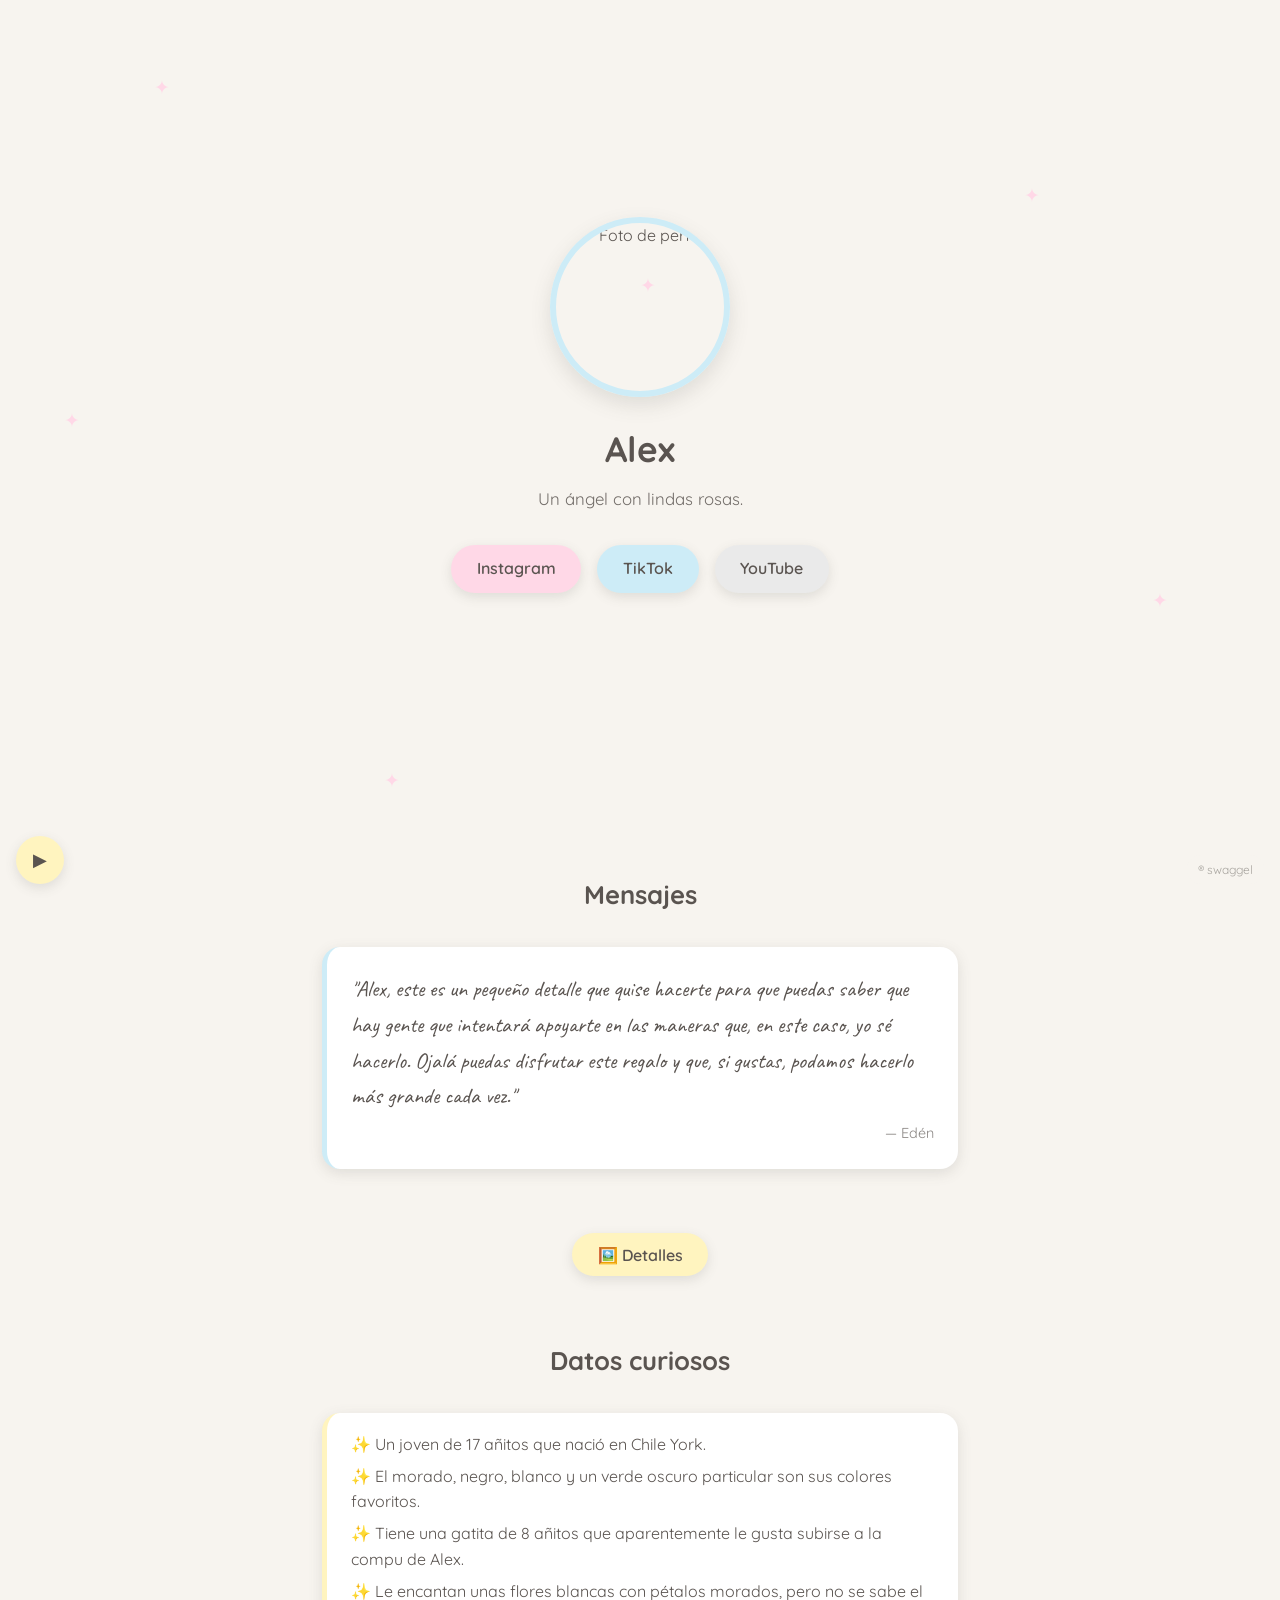
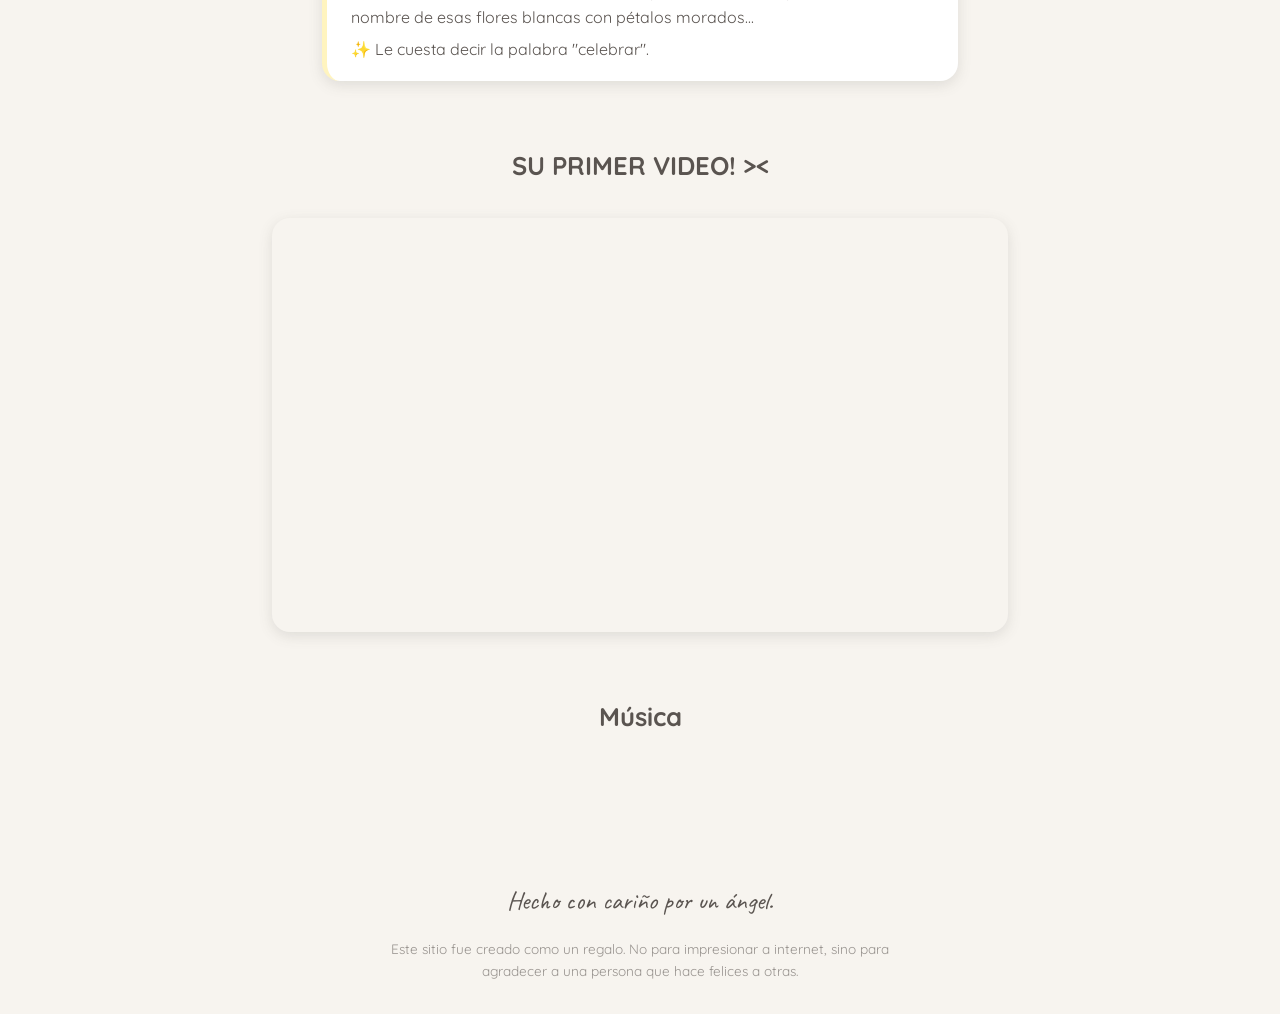
==== index.html @ 8d6bdd21 "Rename index(1).html to index.html" ====
<!DOCTYPE html>
<!--
  Esto le dice al navegador: "lo que viene es HTML5".
  Siempre va en la primera línea, sin excepción.
-->
<html lang="es">
<!--
  <html> es la "caja" que contiene TODA la página.
  lang="es" le dice al navegador (y a lectores de pantalla) que el idioma es español.
-->

<head>
  <!--
    El <head> NO se ve en la página. Es información "de fondo":
    título de la pestaña, codificación de texto, y el link al CSS.
  -->

  <meta charset="UTF-8">
  <!-- Esto permite usar tildes, ñ, emojis, etc. sin que se vean como símbolos raros. -->

  <meta name="viewport" content="width=device-width, initial-scale=1.0">
  <!-- Esto hace que la página se vea bien en celulares, no solo en computador. -->

  <title>Página de Alex</title>
  <!-- ✏️ EDITA AQUÍ: esto es lo que aparece en la pestaña del navegador. -->

  <link rel="preconnect" href="https://fonts.googleapis.com">
  <link rel="preconnect" href="https://fonts.gstatic.com" crossorigin>
  <link href="https://fonts.googleapis.com/css2?family=Quicksand:wght@400;500;600;700&family=Caveat:wght@600&display=swap" rel="stylesheet">
  <!--
    Esto trae DOS tipografías gratuitas de Google Fonts:
    - "Quicksand": redondeada y cálida, para casi todo el texto.
    - "Caveat": parece escrita a mano, para detalles con sensación personal
      (como la firma o las citas en Mensajes).
    ✏️ Si más adelante quieres otra letra, puedes buscarla en fonts.google.com,
    copiar su link de la misma forma y reemplazar esta línea.
  -->

  <link rel="stylesheet" href="style.css">
  <!--
    Esta línea conecta este archivo con style.css.
    Aquí SÍ va a tener contenido ya, es justo lo que vamos a escribir ahora.
  -->
</head>

<body>
  <!--
    Todo lo que SÍ se ve en la página va dentro de <body>.
    Voy a dividir la página en <section>, que son como "cajas" o "capítulos".
    Cada una tiene un id (un nombre único) para que luego el CSS y el JS
    sepan exactamente a cuál nos referimos.
  -->

  <!--
    Capa decorativa de estrellas que parpadean lentamente, como pediste.
    Son puramente decorativas (no tienen texto ni función), por eso
    "position: fixed" en CSS las va a dejar flotando detrás de todo el contenido.
    ✏️ Si quieres más o menos estrellas, solo agrega o borra líneas <span class="estrella">.
    El símbolo dentro (✦) lo puedes cambiar por ⋆ · ✧ * o el que más te guste.
  -->
  <div id="capa-estrellas" aria-hidden="true">
    <span class="estrella" style="top:8%; left:12%;">✦</span>
    <span class="estrella" style="top:20%; left:80%;">✦</span>
    <span class="estrella" style="top:45%; left:5%;">✦</span>
    <span class="estrella" style="top:65%; left:90%;">✦</span>
    <span class="estrella" style="top:85%; left:30%;">✦</span>
    <span class="estrella" style="top:30%; left:50%;">✦</span>
  </div>

  <!-- ============================= -->
  <!-- SECCIÓN: INICIO               -->
  <!-- ============================= -->
  <section id="inicio">

    <img src="assetsstickers/alexito.png" alt="Foto de perfil" id="foto-perfil">
    <!--
      ✏️ EDITA AQUÍ: reemplaza "perfil.jpg" por el nombre real de tu imagen
      dentro de assets/photos/. El atributo "alt" es el texto que se muestra
      si la imagen no carga (y ayuda a personas con lectores de pantalla).
    -->

    <h1 id="nombre-creador">Alex</h1>
    <!-- ✏️ EDITA AQUÍ: h1 = título principal, el más importante de la página. -->

    <p id="descripcion-corta">
      Un ángel con lindas rosas.
    </p>
    <!-- ✏️ EDITA AQUÍ: <p> = "párrafo", texto normal. -->

    <div id="redes-sociales">
      <!--
        <div> es una "caja" sin significado especial, solo para agrupar cosas
        (en este caso, los dos botones de redes sociales).
      -->

      <a href="https://instagram.com/angelsdie._" target="_blank" class="boton-red boton-instagram">
        Instagram
      </a>
      <!--
        <a> = "anchor", un link. href = a dónde lleva.
        target="_blank" = se abre en una pestaña nueva (no saca al visitante de tu página).
        ✏️ EDITA AQUÍ: cambia la URL por el Instagram real.
      -->

      <a href="https://tiktok.com/@nosotroscontraelmundo88" target="_blank" class="boton-red boton-tiktok">
        TikTok
      </a>

      <a href="http://www.youtube.com/@angeldie-444" target="_blank" class="boton-red boton-youtube">
        YouTube
      </a>
      <!-- ✏️ EDITA AQUÍ: cambia la URL por el TikTok real. -->

    </div>
  </section>


  <!-- ============================= -->
  <!-- SECCIÓN: MENSAJES              -->
  <!-- ============================= -->
  <section id="mensajes">
    <h2>Mensajes</h2>
    <!-- h2 = subtítulo, un escalón más chico que h1. -->

    <div class="mensaje">
      <p>"Alex, este es un pequeño detalle que quise hacerte para que puedas saber que hay gente que intentará apoyarte en las maneras que, en este caso, yo sé hacerlo. Ojalá puedas disfrutar este regalo y que, si gustas, podamos hacerlo más grande cada vez."</p>
      <span class="firma-mensaje">— Edén</span>
    </div>
    <!--
      ✏️ EDITA AQUÍ: copia y pega este bloque <div class="mensaje">...</div>
      tantas veces como mensajes quieras mostrar. Es solo visual (no se guardan
      mensajes nuevos automáticamente, como pediste).
    -->
  </section>


  <!-- ============================= -->
  <!-- SECCIÓN: DETALLES                -->
  <!-- (antes "Dibujos"; la renombramos a algo -->
  <!-- más general porque también puede incluir -->
  <!-- regalos, cartas, capturas, lo que sea)   -->
  <!-- ============================= -->
  <section id="detalles">

    <button id="boton-galeria-detalles" class="boton-carpeta">🖼️ Detalles</button>
    <!--
      CAPA 1: el punto de entrada. Todavía no hace nada (eso es JavaScript,
      más adelante). Por ahora solo existe en el HTML.
      ✏️ EDITA AQUÍ el texto del botón si "Detalles" no te convence del todo.
    -->

  </section>

  <!--
    ⚠️ IMPORTANTE — por qué el modal y el lightbox están AQUÍ AFUERA
    y no adentro de <section id="detalles">:

    Si un modal vive DENTRO de una sección que tiene su propio
    "position: relative" + "z-index", esa sección se convierte en una
    especie de "caja cerrada" — y aunque el modal tenga un z-index
    gigante (9000), ese número solo cuenta ADENTRO de esa caja. Desde
    afuera, toda la sección compite con las demás usando su propio
    z-index (mucho más bajo), así que el modal puede terminar "atrapado"
    detrás de otras secciones que vienen después en el HTML.

    Por eso, CUALQUIER modal o lightbox que agregues en el futuro debe
    vivir suelto aquí, como hijo directo de <body>, nunca metido dentro
    de una <section>.
  -->

  <!--
    CAPA 2: la "ventana" que muestra TODO en cuadrícula: dibujos,
    capturas de pantalla, cartas, lo que sea que te hayan mandado.
  -->
  <div id="modal-detalles" class="modal">
    <div class="modal-contenido">

      <button id="cerrar-modal-detalles" class="cerrar-modal">✕</button>
      <div class="barra-titulo-modal">Detalles</div>

      <div class="galeria-detalles">
        <!--
          ✏️ CÓMO AGREGAR UN NUEVO DETALLE (con crédito a quien lo hizo):
          1. Copia la imagen dentro de: assetsstickers/
          2. Copia y pega este bloque completo, y edita las 3 partes marcadas:

             <div class="detalle-item">
               <img src="assetsstickers/NOMBRE.png" alt="Descripción corta" class="miniatura-detalle">
               <a href="https://instagram.com/USUARIO" target="_blank" class="credito-dibujo">@USUARIO</a>
             </div>

             - "NOMBRE.png" -> el archivo que copiaste.
             - "https://instagram.com/USUARIO" -> el perfil real del fan.
             - "@USUARIO" -> el texto que se ve (usa el mismo usuario para no confundir).

          La class="miniatura-detalle" es IMPORTANTE: es lo que le dice a
          JavaScript "esta imagen se debe abrir en grande al hacer clic".
        -->
        <div class="detalle-item">
          <img src="assetsstickers/blu.berry.148.png" alt="Dibujo hecho por blu.berry.148" class="miniatura-detalle">
          <a href="https://instagram.com/blue.berry.148" target="_blank" class="credito-dibujo">@blu.berry.148</a>
        </div>
        <div class="detalle-item">
          <img src="assetsstickers/angelsdie_fans.png" alt="Dibujo hecho por angelsdie_fans" class="miniatura-detalle">
          <a href="https://instagram.com/angelsdie_fans" target="_blank" class="credito-dibujo">@angelsdie_fans</a>
        </div>
        <div class="detalle-item">
          <img src="assetsstickers/lluxykiss_03.png" alt="Dibujo hecho por lluxykiss_03" class="miniatura-detalle">
          <a href="https://instagram.com/lluxykiss_03" target="_blank" class="credito-dibujo">@lluxykiss_03</a>
        </div>
        <div class="detalle-item">
          <img src="assetsstickers/coffeebuye.png" alt="Dibujo hecho por coffeebuye" class="miniatura-detalle">
          <a href="https://instagram.com/coffeebuye" target="_blank" class="credito-dibujo">@coffeebuye</a>
        </div>
        <div class="detalle-item">
          <img src="assetsstickers/puntocomnone.png" alt="Dibujo hecho por puntocomnone" class="miniatura-detalle">
          <a href="https://instagram.com/puntocomnone" target="_blank" class="credito-dibujo">@puntocomnone</a>
        </div>
        <div class="detalle-item">
          <img src="assetsstickers/_beoomiinex.png" alt="Dibujo hecho por _beoomiinex" class="miniatura-detalle">
          <a href="https://instagram.com/_beoomiinex" target="_blank" class="credito-dibujo">@_beoomiinex</a>
        </div>
        <div class="detalle-item">
          <img src="assetsstickers/lokitaporivan.789.png" alt="Dibujo hecho por lokitaporivan.789" class="miniatura-detalle">
          <a href="https://instagram.com/lokitaporivan.789" target="_blank" class="credito-dibujo">@lokitaporivan.789</a>
        </div>
        <div class="detalle-item">
          <img src="assetsstickers/niputaideabro.png" alt="Dibujo hecho por niputaideabro" class="miniatura-detalle">
          <a href="https://instagram.com/niputaideabro" target="_blank" class="credito-dibujo">@niputaideabro</a>
        </div>
        <div class="detalle-item">
          <img src="assetsstickers/fans__angeldie.png" alt="Dibujo hecho por fans__angeldie" class="miniatura-detalle">
          <a href="https://instagram.com/fans__angeldie" target="_blank" class="credito-dibujo">@fans__angeldie</a>
        </div>
        <div class="detalle-item">
          <img src="assetsstickers/papoi_ns.png" alt="Dibujo hecho por papoi_ns" class="miniatura-detalle">
          <a href="https://instagram.com/papoi_ns" target="_blank" class="credito-dibujo">@papoi_ns</a>
        </div>
      </div>

    </div>
  </div>

  <!--
    CAPA 3: el "lightbox" — la vista ampliada de UN solo detalle, estilo Instagram.
    Fíjate que aquí NO hay una imagen fija: hay un único <img> vacío
    (id="lightbox-imagen-detalle") que JavaScript va a rellenar dinámicamente
    con la imagen en la que hiciste clic. Por eso solo necesitamos uno,
    sin importar cuántos detalles tengas. Lo mismo pasa con el link de
    crédito de abajo: JavaScript copia el usuario/link correcto cada vez.
  -->
  <div id="lightbox-detalles" class="lightbox">
    <button id="cerrar-lightbox-detalles" class="cerrar-modal">✕</button>
    <div class="lightbox-contenido">
      <img id="lightbox-imagen-detalle" src="" alt="Detalle ampliado">
      <a id="lightbox-credito-detalle" href="#" target="_blank"></a>
    </div>
  </div>


  <!-- ============================= -->
  <!-- SECCIÓN: DATOS CURIOSOS         -->
  <!-- ============================= -->
   <section id="curiosidades">

   <h2>Datos curiosos</h2>

   <div class="curiosidad">

     <p>Un joven de 17 añitos que nació en Chile York.</p>

     <p>El morado, negro, blanco y un verde oscuro particular son sus colores favoritos.</p>

     <p>Tiene una gatita de 8 añitos que aparentemente le gusta subirse a la compu de Alex.</p>

     <p>Le encantan unas flores blancas con pétalos morados, pero no se sabe el nombre de esas flores blancas con pétalos morados...</p>

     <p>Le cuesta decir la palabra "celebrar".</p>

   </div>
    <!--
      ✏️ EDITA AQUÍ: copia y pega este bloque <div class="curiosidad">...</div>
      tantas veces como datos quieras mostrar. Puede ser cosas como
      "empezó a hacer contenido en 2021" o "su primer video fue sobre X".
      El creador también puede mandarte texto y tú solo lo pegas aquí.
    -->
  </section>


  <!-- ============================= -->
  <!-- SECCIÓN: VIDEOS                 -->
  <!-- ============================= -->
  <section id="videos">
    <h2>SU PRIMER VIDEO! >< </h2>

    <div id="lista-videos">
      <!--
        ✏️ CÓMO AGREGAR UN VIDEO DE YOUTUBE (sin descargar nada):
        1. Ve al video en YouTube.
        2. Clic en "Compartir" (Share) → "Insertar" (Embed).
        3. YouTube te da un bloque de código que empieza con <iframe...>.
        4. Copia y pega ESE bloque completo aquí adentro, tal cual te lo dio YouTube.
        5. Repite por cada video. No necesitas tocar CSS ni JS, el estilo
           ya está listo para que se vean en cuadrícula y de forma responsiva.

        Dejo un ejemplo real de cómo se ve un iframe de YouTube (con un video
        de muestra) para que sepas qué esperar. Reemplázalo por el real.
      -->
      <div class="video-envoltorio">
        <iframe
          src="https://www.youtube.com/embed/encQR4Wd5rA"
          title="Video de los inicios de Alex"
          allowfullscreen>
        </iframe>
      </div>
      <!--
        ✏️ Nota sobre el formato del link:
        - El link que copias para COMPARTIR es tipo:
          https://youtu.be/encQR4Wd5rA?si=algo
        - El que necesita el iframe para INCRUSTAR es tipo:
          https://www.youtube.com/embed/encQR4Wd5rA
        La diferencia es la parte "embed/" y que se quita todo lo que
        va después del "?". Si usas "Compartir → Insertar" en YouTube
        (como te expliqué arriba), el código que te da ya viene en el
        formato correcto automáticamente, así no tienes que convertirlo a mano.
      -->
    </div>
  </section>


  <!-- ============================= -->
  <!-- SECCIÓN: MÚSICA                 -->
  <!-- (favoritas del creador, embebidas) -->
  <!-- ============================= -->
  <section id="musica">
    <h2>Música</h2>

    <div id="lista-canciones">
      <!--
        Aquí van los reproductores incrustados de Spotify o YouTube.
        Todavía no pongo ninguno de ejemplo porque quiero explicarte
        el paso a paso exacto cuando lleguemos a esta sección
        (es distinto para Spotify que para YouTube).
      -->
    </div>
  </section>


  <!-- ============================= -->
  <!-- FOOTER                          -->
  <!-- ============================= -->
  <footer>
    <p id="texto-footer">Hecho con cariño por un ángel.</p>
    <!-- ✏️ EDITA AQUÍ: cambia este texto por el que quieras. -->

    <p id="dedicatoria-final">
      Este sitio fue creado como un regalo. No para impresionar a internet,
      sino para agradecer a una persona que hace felices a otras.
    </p>
    <!-- ✏️ EDITA AQUÍ si quieres cambiar la dedicatoria. -->
  </footer>

  <!--
    Firma "® swaggel": la pediste como marca de agua discreta y fija
    (siempre visible en una esquina, sin importar el scroll).
    El "fija en la esquina" lo vamos a lograr con CSS en el próximo paso.
  -->
  <div id="firma-swaggel">® swaggel</div>

  <!--
    REPRODUCTOR DE MÚSICA DE FONDO
    Este es un botón flotante, separado de la sección "Música" de más arriba.
    Al presionarlo, JavaScript va a elegir UNA canción al azar de una lista
    de 15 y la va a reproducir. Por qué es un botón y no algo automático:
    los navegadores no dejan que el sonido se reproduzca solo sin que
    el visitante haga clic primero (es una protección anti-molestias).

    El <audio> no muestra nada en pantalla (no tiene atributo "controls"),
    por eso el botón de al lado es el único control visible.
  -->
  <!--
    REPRODUCTOR DE MÚSICA DE FONDO (vía YouTube)
    Este es un botón flotante, separado de la sección "Música" de más arriba.
    Al presionarlo, JavaScript va a elegir UNA canción al azar de una lista
    de 15 videos de YouTube y la va a reproducir SOLO EL AUDIO, sin mostrar
    el video. Por qué es un botón y no algo automático: los navegadores
    no dejan que el sonido se reproduzca solo sin que el visitante haga
    clic primero (es una protección anti-molestias).

    El div de abajo (id="reproductor-youtube-fondo") empieza vacío.
    La API de YouTube lo va a convertir automáticamente en un
    reproductor de 0x0 píxeles (invisible) apenas cargue la página.
    No lo borres ni le pongas contenido a mano.
  -->
  <div id="reproductor-fondo">
    <button id="boton-musica-fondo" aria-label="Reproducir música de fondo">▶</button>
    <div id="reproductor-youtube-fondo"></div>
  </div>


  <script src="https://www.youtube.com/iframe_api"></script>
  <!--
    Esto carga la API oficial de YouTube (no es una librería externa
    de terceros, es del propio YouTube). script.js la usa para controlar
    play/pausa sin mostrar el video ni descargar nada.
  -->

  <script src="script.js"></script>
  <!--
    Esto conecta script.js, donde vivirá TODO el JavaScript
    (abrir/cerrar la carpeta de regalos, animaciones, etc.).
    Va al final del <body> a propósito: así el navegador ya cargó
    todo el HTML antes de intentar ejecutar el JavaScript.
  -->

</body>
</html>
---- style.css ----
/* ============================================================
   1. VARIABLES DE COLOR (la paleta que definiste)
   ============================================================
   Esto se llama "custom properties" o "variables CSS".
   En vez de escribir "#F7F4EF" veinte veces en el archivo,
   lo escribimos UNA vez aquí y luego usamos var(--crema).

   ✏️ EDITA AQUÍ si quieres cambiar cualquier color de la página.
   Cambias el valor una sola vez y se actualiza en TODOS lados
   donde se usa esa variable.
   ============================================================ */
:root {
  --crema: #F7F4EF;
  --gris-claro: #EAEAEA;
  --celeste-pastel: #CDECF7;
  --rosado-pastel: #FFD8E7;
  --amarillo-suave: #FFF4BF;

  --texto-principal: #5A5450;
  /* Un gris cálido (no negro puro) para que combine con la paleta suave.
     Negro puro (#000) se vería muy "duro" al lado de estos colores pastel. */

  --sombra-suave: rgba(90, 84, 80, 0.15);
  /* Una sombra sutil, la vamos a reutilizar en tarjetas y botones. */

  --radio-borde: 18px;
  /* Qué tan redondeadas son las esquinas de tarjetas y botones.
     Números más grandes = más redondeado (estilo "amigable"). */
}


/* ============================================================
   2. RESET BÁSICO
   ============================================================
   Cada navegador trae márgenes y rellenos por defecto distintos.
   Esto los pone todos en cero para empezar "desde una hoja en blanco"
   y controlar nosotros mismos los espacios.
   ============================================================ */
* {
  margin: 0;
  padding: 0;
  box-sizing: border-box;
  /* box-sizing: border-box = cuando le pongas un ancho a algo,
     el borde y el padding NO se suman por fuera. Hace la vida más fácil. */
}


/* ============================================================
   3. ESTILO GENERAL DEL BODY (el "papel" del cuaderno digital)
   ============================================================ */
body {
  background-color: var(--crema);
  font-family: 'Quicksand', sans-serif;
  /* ✏️ Esta es la tipografía general de toda la página.
     Si cambiaste el link de Google Fonts, actualiza el nombre aquí también. */

  color: var(--texto-principal);
  line-height: 1.6;
  /* line-height = espacio entre líneas de texto. 1.6 da aire, se siente
     menos "apretado" y más cómodo de leer. */

  overflow-x: hidden;
  /* Evita que aparezca una barra de scroll horizontal por culpa
     de las estrellas decorativas que están cerca de los bordes. */
}


/* ============================================================
   4. CAPA DE ESTRELLAS (animación: parpadeo lento)
   ============================================================ */
#capa-estrellas {
  position: fixed;
  /* fixed = se queda pegada a la pantalla, no se mueve al hacer scroll. */
  top: 0;
  left: 0;
  width: 100%;
  height: 100%;
  pointer-events: none;
  /* Esto es importante: evita que las estrellas "bloqueen" los clics
     en los botones que están debajo de ellas. */
  z-index: 0;
  /* z-index controla qué está "encima" de qué. 0 = bien al fondo. */
}

.estrella {
  position: absolute;
  color: var(--rosado-pastel);
  font-size: 1.2rem;
  animation: parpadeo 4s ease-in-out infinite;
  /* Esto dice: "aplica la animación llamada parpadeo, que dura 4 segundos,
     con una curva de velocidad suave (ease-in-out), y repítela para siempre". */
}

/* Hacemos que no todas las estrellas parpadeen exactamente igual,
   para que se vea más natural y menos "robótico". */
.estrella:nth-child(2) { animation-delay: 1s; }
.estrella:nth-child(3) { animation-delay: 2s; }
.estrella:nth-child(4) { animation-delay: 0.5s; }
.estrella:nth-child(5) { animation-delay: 1.5s; }
.estrella:nth-child(6) { animation-delay: 2.5s; }

@keyframes parpadeo {
  /* Una animación @keyframes define "puntos en el tiempo" (0%, 50%, 100%)
     y el navegador dibuja automáticamente los pasos intermedios. */
  0%, 100% { opacity: 0.2; }
  50%      { opacity: 1; }
}


/* ============================================================
   5. SECCIÓN: INICIO
   ============================================================ */
#inicio {
  min-height: 90vh;
  /* vh = "viewport height", 90vh = 90% del alto de la pantalla.
     Así la sección de inicio ocupa casi toda la primera pantalla. */

  display: flex;
  flex-direction: column;
  align-items: center;
  justify-content: center;
  text-align: center;
  padding: 2rem;
  position: relative;
  z-index: 1;
  /* z-index: 1, para quedar POR ENCIMA de las estrellas (z-index: 0). */
}

#foto-perfil {
  width: 180px;
  height: 180px;
  border-radius: 50%;
  /* 50% en un cuadrado perfecto = círculo. */
  object-fit: cover;
  /* Esto evita que la foto se vea "estirada" si no es perfectamente cuadrada. */
  border: 6px solid var(--celeste-pastel);
  box-shadow: 0 8px 20px var(--sombra-suave);
  margin-bottom: 1.5rem;

  animation: flotar 5s ease-in-out infinite;
  /* Animación: "imágenes que floten apenas", como pediste. */
}

@keyframes flotar {
  0%, 100% { transform: translateY(0px); }
  50%      { transform: translateY(-10px); }
  /* translateY mueve el elemento verticalmente sin afectar el layout
     de lo que está a su alrededor (a diferencia de cambiar "margin" o "top"). */
}

#nombre-creador {
  font-size: 2.2rem;
  font-weight: 700;
  margin-bottom: 0.5rem;
}

#descripcion-corta {
  max-width: 420px;
  font-size: 1.05rem;
  margin-bottom: 2rem;
  opacity: 0.85;
}

#redes-sociales {
  display: flex;
  gap: 1rem;
  /* gap = espacio entre los botones, más simple que usar margin en cada uno. */
}


/* ============================================================
   6. BOTONES (con animación: "botones que respiren")
   ============================================================
   Aquí definimos el estilo BASE que comparten todos los botones/links
   que actúan como botón, y luego variantes de color.
   ============================================================ */
.boton-red,
.boton-carpeta {
  display: inline-block;
  padding: 0.7rem 1.6rem;
  border-radius: 999px;
  /* 999px = tan grande que las esquinas se ven totalmente redondas (forma píldora). */
  text-decoration: none;
  /* Quita el subrayado por defecto de los links <a>. */
  border: none;
  font-family: inherit;
  font-size: 1rem;
  font-weight: 600;
  color: var(--texto-principal);
  cursor: pointer;
  box-shadow: 0 4px 12px var(--sombra-suave);

  transition: transform 0.2s ease;
  /* Esto hace que CUALQUIER cambio futuro de "transform" en este botón
     (como el que ponemos abajo en :hover) sea suave, no instantáneo. */

  animation: respirar 3s ease-in-out infinite;
  /* Animación sutil y constante, como si el botón "respirara". */
}

@keyframes respirar {
  0%, 100% { transform: scale(1); }
  50%      { transform: scale(1.03); }
  /* Un cambio de tamaño MUY pequeño (3%). Si lo sientes muy sutil o
     muy exagerado, ajusta el 1.03 (por ejemplo 1.015 para algo casi imperceptible). */
}

.boton-red:hover,
.boton-carpeta:hover {
  transform: scale(1.08);
  /* Un poco más de "crecimiento" cuando pasas el mouse por encima,
     para dar sensación de que el botón responde a ti. */
}

.boton-instagram { background-color: var(--rosado-pastel); }
.boton-tiktok    { background-color: var(--celeste-pastel); }
.boton-youtube   { background-color: var(--gris-claro); }
.boton-carpeta   { background-color: var(--amarillo-suave); }
/* ✏️ EDITA AQUÍ: cambia estos colores por cualquier variable de la paleta
   (o agrega colores nuevos en el paso 1 si necesitas más). */


/* ============================================================
   7. SECCIÓN: MENSAJES
   ============================================================ */
#mensajes {
  max-width: 700px;
  margin: 4rem auto;
  /* margin: [arriba/abajo] auto -> "auto" a los lados centra el bloque
     horizontalmente en la página. */
  padding: 0 2rem;
  position: relative;
  z-index: 1;
}

#mensajes h2,
#detalles h2,
#curiosidades h2,
#videos h2,
#musica h2 {
  text-align: center;
  font-size: 1.6rem;
  margin-bottom: 2rem;
}

.mensaje {
  background-color: white;
  border-radius: var(--radio-borde);
  padding: 1.5rem;
  margin-bottom: 1rem;
  box-shadow: 0 4px 14px var(--sombra-suave);
  border-left: 5px solid var(--celeste-pastel);
  /* Un borde de color a un lado, como una "notita pegada", en vez
     de un borde parejo en toda la tarjeta. Se siente más artesanal. */
}

.mensaje p {
  font-family: 'Caveat', cursive;
  /* Aquí usamos la tipografía tipo "escrita a mano" para dar
     sensación personal, como pediste ("algo hecho por una persona"). */
  font-size: 1.4rem;
}

.firma-mensaje {
  display: block;
  text-align: right;
  font-size: 0.9rem;
  opacity: 0.7;
  margin-top: 0.5rem;
}


/* ============================================================
   8. SECCIÓN: DETALLES (botón de entrada)
   ============================================================ */
#detalles {
  text-align: center;
  margin: 4rem auto;
  position: relative;
  z-index: 1;
}


/* ============================================================
   8.5. SECCIÓN: DATOS CURIOSOS
   ============================================================ */
#curiosidades {
  max-width: 700px;
  margin: 4rem auto;
  padding: 0 2rem;
  position: relative;
  z-index: 1;
}

.curiosidad {
  background-color: white;
  border-radius: var(--radio-borde);
  padding: 1.2rem 1.5rem;
  margin-bottom: 1rem;
  box-shadow: 0 4px 14px var(--sombra-suave);
  border-left: 5px solid var(--amarillo-suave);
  /* Mismo estilo de "notita" que Mensajes, pero con borde amarillo
     en vez de celeste, para diferenciar visualmente las secciones. */

  display: flex;
  flex-direction: column;
  /* ✏️ flex-direction: column apila los elementos de arriba hacia abajo.
     Antes esto era "fila" (por defecto), así que si ponías varios <p>
     dentro de la misma cajita, se apretujaban uno al lado del otro.
     Ahora, tengas 1 o 5 párrafos adentro, siempre se van a ver en columna. */
  gap: 0.4rem;
}

.curiosidad p::before {
  content: "✨ ";
  /* Cada párrafo dentro de una .curiosidad ahora lleva su propia
     estrellita al inicio, en vez de un solo ícono compartido. */
}


/* ============================================================
   9. VENTANAS MODALES (Detalles) — la transición "tipo MacBook"
   ============================================================
   LO MÁS IMPORTANTE DE ESTE BLOQUE:
   Por defecto, el modal está invisible Y encogido (scale 0.85).
   Cuando JavaScript le agregue la clase "abierto", pasa a visible
   y a su tamaño normal (scale 1), y como tiene "transition", ese
   cambio se ve suave, no de golpe. Eso es exactamente el efecto
   "ventana que se agranda suavemente" que pediste.
   ============================================================ */
.modal {
  position: fixed;
  top: 0;
  left: 0;
  width: 100%;
  height: 100%;
  background-color: rgba(40, 36, 34, 0.9);
  /* ✏️ Antes esto era mucho más transparente (0.4) y dejaba ver el
     contenido de atrás. Ahora es bastante más sólido para que el
     modal se sienta como una ventana real, no como un filtro. Si
     prefieres verle más o menos "a través", ajusta el último número
     (0 = invisible, 1 = totalmente sólido). */

  display: flex;
  align-items: center;
  justify-content: center;

  opacity: 0;
  visibility: hidden;
  /* "visibility: hidden" además de opacity 0 evita que el modal
     invisible siga "estorbando" los clics del resto de la página. */

  transition: opacity 0.35s ease, visibility 0.35s ease;
  z-index: 9000;
  /* ✏️ Subí este número harto (antes era 10) para que quede muy por
     encima de cualquier otro elemento de la página, incluyendo casos
     raros donde algunos navegadores hacen que los <iframe> de video
     ignoren el orden normal de capas. */
}

.modal.abierto {
  opacity: 1;
  visibility: visible;
}

.modal-contenido {
  background-color: var(--crema);
  border-radius: var(--radio-borde);
  width: min(90%, 700px);
  /* min() elige el más chico entre "90% de la pantalla" y "700px".
     Así se ve bien tanto en celular como en pantallas grandes. */
  max-height: 80vh;
  overflow-y: auto;
  /* Si hay muchas imágenes, aparece scroll DENTRO de la ventana,
     en vez de que la ventana crezca más que la pantalla. */
  box-shadow: 0 20px 50px rgba(0, 0, 0, 0.25);

  transform: scale(0.85);
  transition: transform 0.35s ease;
  /* Este es el corazón del efecto "ventana de MacBook":
     empieza un poco más chica (0.85) y crece a su tamaño real (1). */
}

.modal.abierto .modal-contenido {
  transform: scale(1);
}

.barra-titulo-modal {
  background-color: var(--celeste-pastel);
  padding: 0.8rem 1.2rem;
  font-weight: 700;
  border-radius: var(--radio-borde) var(--radio-borde) 0 0;
  /* Solo redondeamos las esquinas de ARRIBA (las 4 medidas son:
     arriba-izq, arriba-der, abajo-der, abajo-izq). */
}

.cerrar-modal {
  position: absolute;
  top: 1rem;
  right: 1.2rem;
  background: none;
  border: none;
  font-size: 1.3rem;
  cursor: pointer;
  color: var(--texto-principal);
  transition: transform 0.2s ease;
}

.cerrar-modal:hover {
  transform: scale(1.2) rotate(90deg);
  /* Un giro juguetón al pasar el mouse, nada agresivo. */
}

.galeria-detalles {
  display: grid;
  grid-template-columns: repeat(auto-fill, minmax(120px, 1fr));
  /* Esto crea una cuadrícula que se ajusta sola: tantas columnas de
     mínimo 120px como quepan. Si hay 3 imágenes o 30, se acomoda solo. */
  gap: 1rem;
  padding: 2.5rem 1.5rem 1.5rem;
}

.detalle-item {
  display: flex;
  flex-direction: column;
  align-items: center;
  gap: 0.35rem;
  /* Agrupa la imagen y su crédito como una sola unidad visual. */
}

.miniatura-detalle {
  width: 100%;
  aspect-ratio: 1 / 1;
  /* Fuerza que cada miniatura sea un cuadrado perfecto, sin importar
     las proporciones reales de la imagen original. */
  object-fit: cover;
  border-radius: 12px;
  cursor: pointer;
  transition: transform 0.25s ease;
}

.miniatura-detalle:hover {
  transform: scale(1.05);
}

.credito-dibujo {
  font-size: 0.75rem;
  color: var(--texto-principal);
  opacity: 0.65;
  text-decoration: none;
  /* ✏️ Este es el "@usuario" clickeable debajo de cada dibujo.
     Lleva directo al Instagram de quien lo hizo. */
}

.credito-dibujo:hover {
  opacity: 1;
  text-decoration: underline;
}


/* ============================================================
   10. LIGHTBOX (ver un detalle en grande, estilo Instagram)
   ============================================================
   Usa la MISMA filosofía que el modal: oculto + encogido por defecto,
   y la clase "abierto" (que pondrá JavaScript) lo revela suavemente.
   ============================================================ */
.lightbox {
  position: fixed;
  top: 0;
  left: 0;
  width: 100%;
  height: 100%;
  background-color: rgba(0, 0, 0, 0.75);
  display: flex;
  align-items: center;
  justify-content: center;

  opacity: 0;
  visibility: hidden;
  transition: opacity 0.35s ease, visibility 0.35s ease;
  z-index: 9500;
  /* Más alto que .modal (9000), porque el lightbox se abre ENCIMA de él. */
}

.lightbox.abierto {
  opacity: 1;
  visibility: visible;
}

.lightbox-contenido {
  display: flex;
  flex-direction: column;
  align-items: center;
  gap: 0.7rem;
  max-width: 85%;
  max-height: 85%;

  transform: scale(0.85);
  transition: transform 0.35s ease;
  /* Este es el corazón del efecto "ventana de MacBook", ahora aplicado
     a TODO el conjunto (imagen + crédito), no solo a la imagen sola. */
}

.lightbox.abierto .lightbox-contenido {
  transform: scale(1);
}

.lightbox-contenido img {
  max-width: 100%;
  max-height: 75vh;
  border-radius: 8px;
  box-shadow: 0 20px 60px rgba(0, 0, 0, 0.4);
}

#lightbox-credito-detalle {
  color: white;
  font-size: 0.95rem;
  text-decoration: none;
  opacity: 0.85;
  transition: opacity 0.2s ease;
}

#lightbox-credito-detalle:hover {
  opacity: 1;
  text-decoration: underline;
}

#lightbox-credito-detalle:empty {
  display: none;
  /* Si un detalle no tiene crédito asignado, este selector especial
     ":empty" oculta el link automáticamente en vez de mostrar un
     espacio vacío raro. */
}

.lightbox .cerrar-modal {
  color: white;
}


/* ============================================================
   11. SECCIÓN: MÚSICA
   ============================================================ */
#musica {
  max-width: 700px;
  margin: 4rem auto;
  padding: 0 2rem;
  position: relative;
  z-index: 1;
}

#lista-canciones {
  display: flex;
  flex-direction: column;
  gap: 1.2rem;
  /* Los reproductores de Spotify/YouTube que agregues (próximo paso)
     van a acomodarse en columna, con espacio parejo entre ellos. */
}


/* ============================================================
   12. FOOTER
   ============================================================ */
footer {
  text-align: center;
  padding: 3rem 2rem 2rem;
  position: relative;
  z-index: 1;
}

#texto-footer {
  font-family: 'Caveat', cursive;
  font-size: 1.6rem;
}

#dedicatoria-final {
  max-width: 500px;
  margin: 1rem auto 0;
  font-size: 0.85rem;
  opacity: 0.6;
  /* Discreto a propósito, como pediste ("en una esquina bien discreta"
     lo aplicamos aquí como cierre de página, porque el footer YA es
     el lugar más discreto y natural). */
}


/* ============================================================
   13. FIRMA "® swaggel" (marca de agua fija)
   ============================================================ */
#firma-swaggel {
  position: fixed;
  bottom: 1rem;
  right: 1rem;
  font-size: 0.75rem;
  color: var(--texto-principal);
  opacity: 0.5;
  background-color: var(--crema);
  padding: 0.3rem 0.7rem;
  border-radius: 999px;
  z-index: 9999;
  /* El número más alto de todo el archivo: siempre queda visible
     por ENCIMA de modales y lightbox también. */
  pointer-events: none;
  /* Para que nunca bloquee un clic, ya que es solo decorativa. */
}
/* ============================================================
   14. REPRODUCTOR DE MÚSICA DE FONDO (botón flotante)
   ============================================================ */
#reproductor-fondo {
  position: fixed;
  bottom: 1rem;
  left: 1rem;
  /* A la izquierda, para no chocar con la firma ® swaggel que está
     a la derecha (mismo "piso" visual, pero cada uno en su esquina). */
  z-index: 9999;
}

#boton-musica-fondo {
  width: 48px;
  height: 48px;
  border-radius: 50%;
  border: none;
  background-color: var(--amarillo-suave);
  box-shadow: 0 4px 12px var(--sombra-suave);
  font-size: 1.1rem;
  cursor: pointer;
  color: var(--texto-principal);

  transition: transform 0.2s ease;
  animation: respirar 3s ease-in-out infinite;
  /* Reutilizamos la misma animación "respirar" que ya definimos
     para los botones — así no repetimos código. */
}

#boton-musica-fondo:hover {
  transform: scale(1.1);
}

/* Cuando la música esté sonando, JavaScript le va a agregar
   la class "sonando" a este botón, y aquí lo hacemos girar
   lentamente sin parar (como un disco de vinilo). */
#boton-musica-fondo.sonando {
  animation: girar 4s linear infinite;
}

@keyframes girar {
  from { transform: rotate(0deg); }
  to   { transform: rotate(360deg); }
}


/* ============================================================
   15. SECCIÓN: VIDEOS
   ============================================================ */
#videos {
  max-width: 800px;
  margin: 4rem auto;
  padding: 0 2rem;
  position: relative;
  z-index: 1;
}

#lista-videos {
  display: grid;
  grid-template-columns: repeat(auto-fit, minmax(280px, 1fr));
  /* auto-fit + minmax: tantas columnas de mínimo 280px como quepan.
     Con 1 video ocupa todo el ancho, con varios se acomodan solos. */
  gap: 1.5rem;
}

.video-envoltorio {
  position: relative;
  width: 100%;
  padding-top: 56.25%;
  /* 56.25% = proporción 16:9 (el formato estándar de YouTube).
     Este truco del "padding-top" es lo que hace que el video sea
     RESPONSIVO: se ajusta a cualquier ancho de pantalla sin deformarse. */
  border-radius: var(--radio-borde);
  overflow: hidden;
  box-shadow: 0 4px 14px var(--sombra-suave);
}

.video-envoltorio iframe {
  position: absolute;
  top: 0;
  left: 0;
  width: 100%;
  height: 100%;
  border: none;
  /* El iframe se estira para llenar exactamente el "envoltorio"
     que ya tiene la proporción correcta gracias al padding-top de arriba. */
}
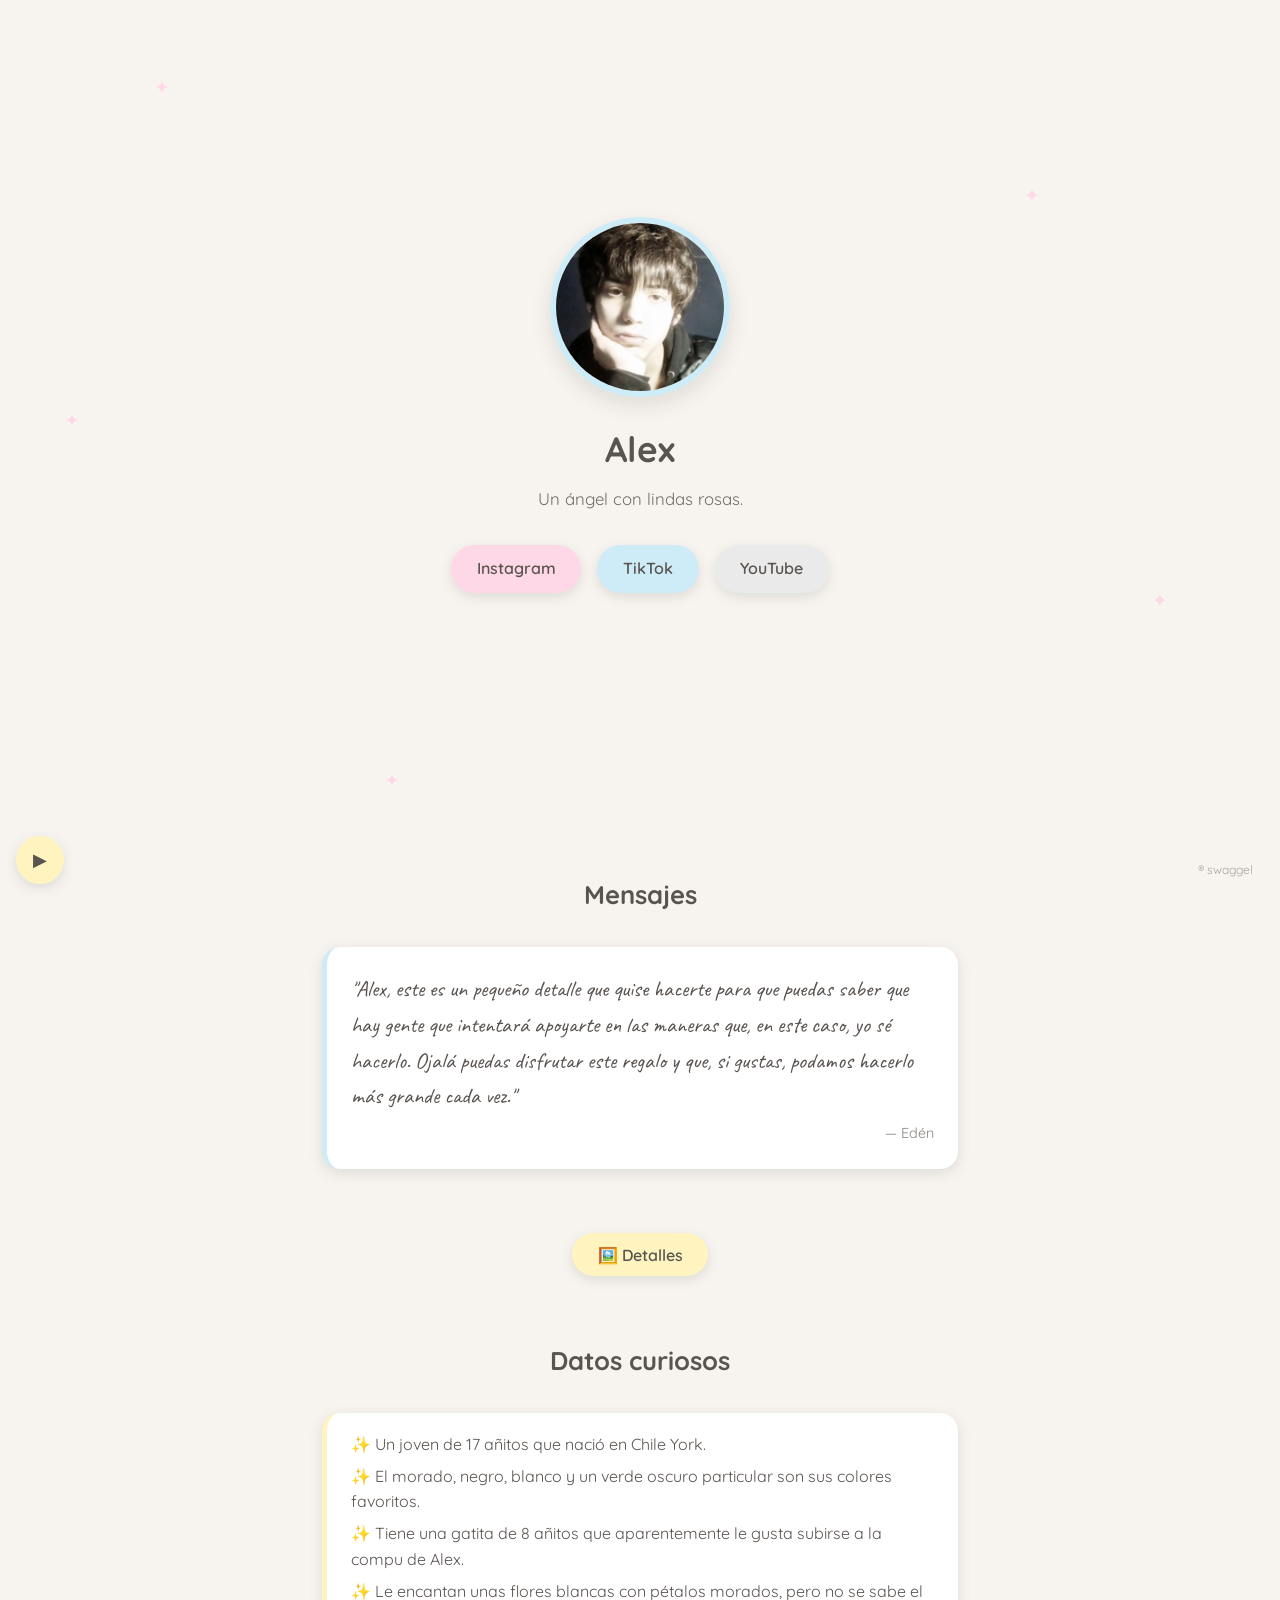
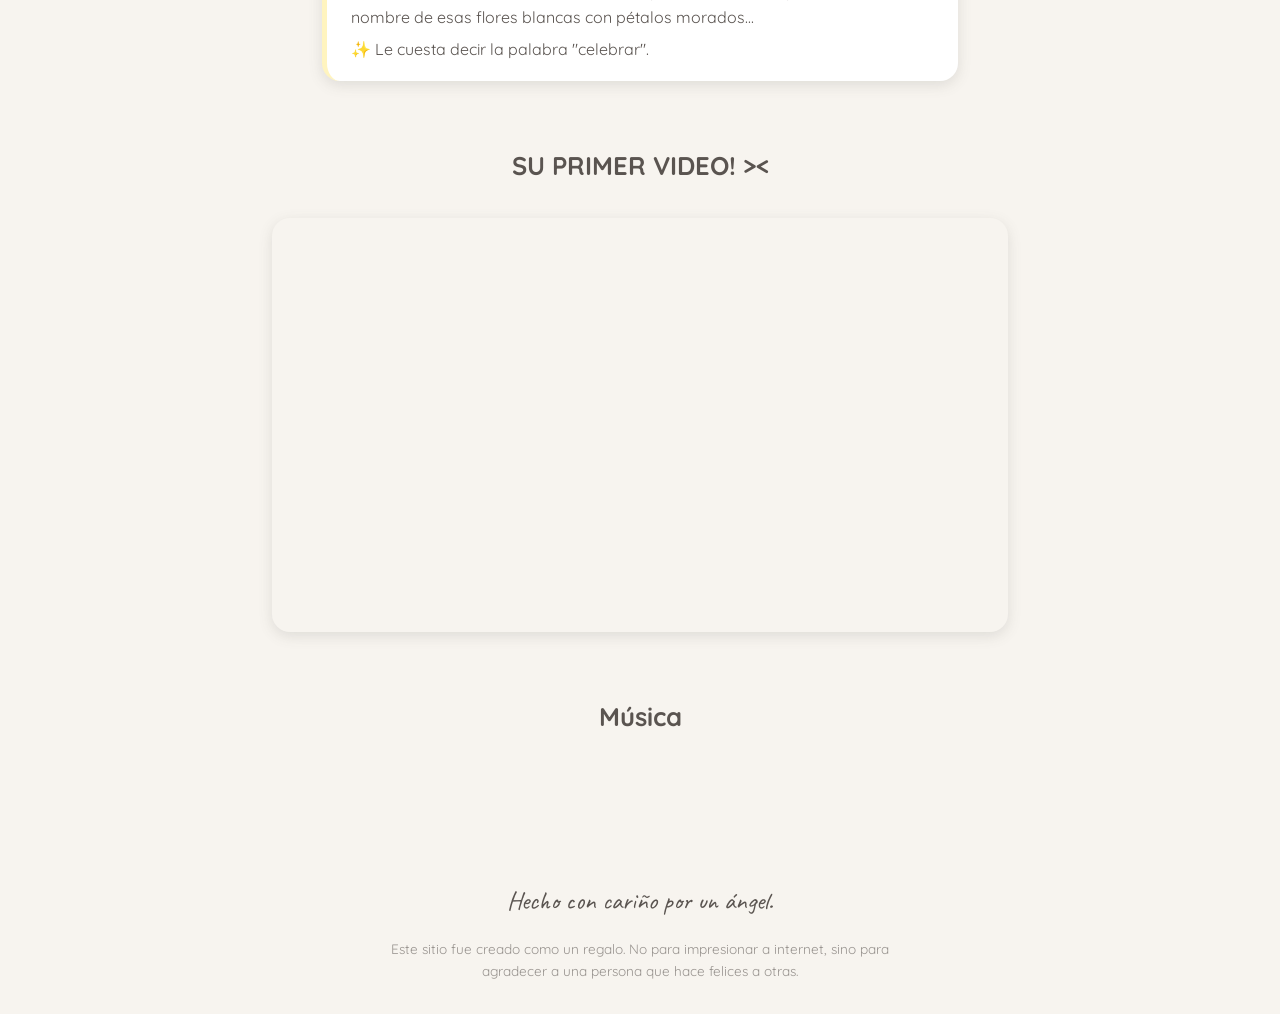
==== commit a58dfcaa: "Rename index(2).html to index.html" ====
--- a/index.html
+++ b/index.html
@@ -72,7 +72,7 @@
   <!-- ============================= -->
   <section id="inicio">
 
-    <img src="assetsstickers/alexito.png" alt="Foto de perfil" id="foto-perfil">
+    <img src="alexito.png" alt="Foto de perfil" id="foto-perfil">
     <!--
       ✏️ EDITA AQUÍ: reemplaza "perfil.jpg" por el nombre real de tu imagen
       dentro de assets/photos/. El atributo "alt" es el texto que se muestra
@@ -181,11 +181,11 @@
       <div class="galeria-detalles">
         <!--
           ✏️ CÓMO AGREGAR UN NUEVO DETALLE (con crédito a quien lo hizo):
-          1. Copia la imagen dentro de: assetsstickers/
+          1. Copia la imagen dentro de: 
           2. Copia y pega este bloque completo, y edita las 3 partes marcadas:
 
              <div class="detalle-item">
-               <img src="assetsstickers/NOMBRE.png" alt="Descripción corta" class="miniatura-detalle">
+               <img src="NOMBRE.png" alt="Descripción corta" class="miniatura-detalle">
                <a href="https://instagram.com/USUARIO" target="_blank" class="credito-dibujo">@USUARIO</a>
              </div>
 
@@ -197,43 +197,43 @@
           JavaScript "esta imagen se debe abrir en grande al hacer clic".
         -->
         <div class="detalle-item">
-          <img src="assetsstickers/blu.berry.148.png" alt="Dibujo hecho por blu.berry.148" class="miniatura-detalle">
+          <img src="blu.berry.148.png" alt="Dibujo hecho por blu.berry.148" class="miniatura-detalle">
           <a href="https://instagram.com/blue.berry.148" target="_blank" class="credito-dibujo">@blu.berry.148</a>
         </div>
         <div class="detalle-item">
-          <img src="assetsstickers/angelsdie_fans.png" alt="Dibujo hecho por angelsdie_fans" class="miniatura-detalle">
+          <img src="angelsdie_fans.png" alt="Dibujo hecho por angelsdie_fans" class="miniatura-detalle">
           <a href="https://instagram.com/angelsdie_fans" target="_blank" class="credito-dibujo">@angelsdie_fans</a>
         </div>
         <div class="detalle-item">
-          <img src="assetsstickers/lluxykiss_03.png" alt="Dibujo hecho por lluxykiss_03" class="miniatura-detalle">
+          <img src="lluxykiss_03.png" alt="Dibujo hecho por lluxykiss_03" class="miniatura-detalle">
           <a href="https://instagram.com/lluxykiss_03" target="_blank" class="credito-dibujo">@lluxykiss_03</a>
         </div>
         <div class="detalle-item">
-          <img src="assetsstickers/coffeebuye.png" alt="Dibujo hecho por coffeebuye" class="miniatura-detalle">
+          <img src="coffeebuye.png" alt="Dibujo hecho por coffeebuye" class="miniatura-detalle">
           <a href="https://instagram.com/coffeebuye" target="_blank" class="credito-dibujo">@coffeebuye</a>
         </div>
         <div class="detalle-item">
-          <img src="assetsstickers/puntocomnone.png" alt="Dibujo hecho por puntocomnone" class="miniatura-detalle">
+          <img src="puntocomnone.png" alt="Dibujo hecho por puntocomnone" class="miniatura-detalle">
           <a href="https://instagram.com/puntocomnone" target="_blank" class="credito-dibujo">@puntocomnone</a>
         </div>
         <div class="detalle-item">
-          <img src="assetsstickers/_beoomiinex.png" alt="Dibujo hecho por _beoomiinex" class="miniatura-detalle">
+          <img src="_beoomiinex.png" alt="Dibujo hecho por _beoomiinex" class="miniatura-detalle">
           <a href="https://instagram.com/_beoomiinex" target="_blank" class="credito-dibujo">@_beoomiinex</a>
         </div>
         <div class="detalle-item">
-          <img src="assetsstickers/lokitaporivan.789.png" alt="Dibujo hecho por lokitaporivan.789" class="miniatura-detalle">
+          <img src="lokitaporivan.789.png" alt="Dibujo hecho por lokitaporivan.789" class="miniatura-detalle">
           <a href="https://instagram.com/lokitaporivan.789" target="_blank" class="credito-dibujo">@lokitaporivan.789</a>
         </div>
         <div class="detalle-item">
-          <img src="assetsstickers/niputaideabro.png" alt="Dibujo hecho por niputaideabro" class="miniatura-detalle">
+          <img src="niputaideabro.png" alt="Dibujo hecho por niputaideabro" class="miniatura-detalle">
           <a href="https://instagram.com/niputaideabro" target="_blank" class="credito-dibujo">@niputaideabro</a>
         </div>
         <div class="detalle-item">
-          <img src="assetsstickers/fans__angeldie.png" alt="Dibujo hecho por fans__angeldie" class="miniatura-detalle">
+          <img src="fans__angeldie.png" alt="Dibujo hecho por fans__angeldie" class="miniatura-detalle">
           <a href="https://instagram.com/fans__angeldie" target="_blank" class="credito-dibujo">@fans__angeldie</a>
         </div>
         <div class="detalle-item">
-          <img src="assetsstickers/papoi_ns.png" alt="Dibujo hecho por papoi_ns" class="miniatura-detalle">
+          <img src="papoi_ns.png" alt="Dibujo hecho por papoi_ns" class="miniatura-detalle">
           <a href="https://instagram.com/papoi_ns" target="_blank" class="credito-dibujo">@papoi_ns</a>
         </div>
       </div>
@@ -261,23 +261,17 @@
   <!-- ============================= -->
   <!-- SECCIÓN: DATOS CURIOSOS         -->
   <!-- ============================= -->
-   <section id="curiosidades">
-
-   <h2>Datos curiosos</h2>
-
-   <div class="curiosidad">
-
-     <p>Un joven de 17 añitos que nació en Chile York.</p>
-
-     <p>El morado, negro, blanco y un verde oscuro particular son sus colores favoritos.</p>
-
-     <p>Tiene una gatita de 8 añitos que aparentemente le gusta subirse a la compu de Alex.</p>
-
-     <p>Le encantan unas flores blancas con pétalos morados, pero no se sabe el nombre de esas flores blancas con pétalos morados...</p>
-
-     <p>Le cuesta decir la palabra "celebrar".</p>
-
-   </div>
+  <section id="curiosidades">
+    <h2>Datos curiosos</h2>
+
+
+    <div class="curiosidad">
+      <p>Un joven de 17 añitos que nació en Chile York.</p>
+      <p>El morado, negro, blanco y un verde oscuro particular son sus colores favoritos.</p>
+      <p>Tiene una gatita de 8 añitos que aparentemente le gusta subirse a la compu de Alex.</p>
+      <p>Le encantan unas flores blancas con pétalos morados, pero no se sabe el nombre de esas flores blancas con pétalos morados...</p>
+      <p>Le cuesta decir la palabra "celebrar".</p>
+    </div>
     <!--
       ✏️ EDITA AQUÍ: copia y pega este bloque <div class="curiosidad">...</div>
       tantas veces como datos quieras mostrar. Puede ser cosas como
